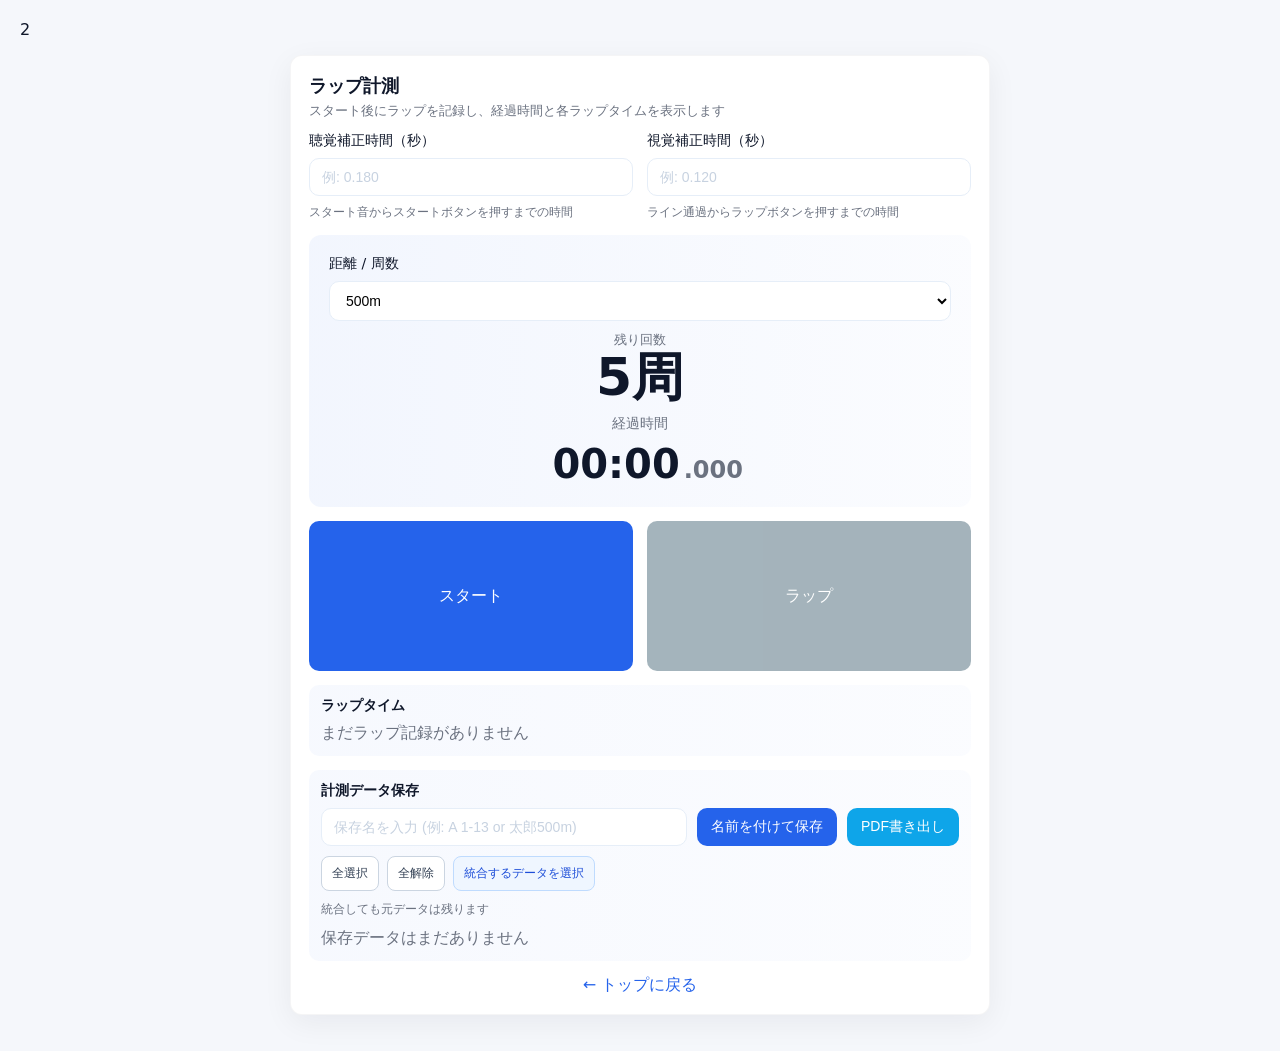
==== lap-meas.html @ 110552e1 "Add files via upload" ====
2<!DOCTYPE html>
<html lang="ja">
<head>
    <meta charset="UTF-8">
    <meta name="viewport" content="width=device-width, initial-scale=1.0">
    <link rel="stylesheet" href="style.css">
    <title>ラップ計測</title>
</head>
<body>
    <div class="container">
        <div class="header">
            <div class="title">ラップ計測</div>
            <div class="subtitle">スタート後にラップを記録し、経過時間と各ラップタイムを表示します</div>
        </div>

        <div class="grid adjustment-grid">
            <div class="field">
                <label for="auditoryOffsetInput">聴覚補正時間（秒）</label>
                <input id="auditoryOffsetInput" type="text" inputmode="decimal" placeholder="例: 0.180">
                <div class="input-note">スタート音からスタートボタンを押すまでの時間</div>
            </div>
            <div class="field">
                <label for="visualOffsetInput">視覚補正時間（秒）</label>
                <input id="visualOffsetInput" type="text" inputmode="decimal" placeholder="例: 0.120">
                <div class="input-note">ライン通過からラップボタンを押すまでの時間</div>
            </div>
        </div>

        <div class="timer-card">
            <div class="lap-setup-grid">
                <div class="field">
                    <label for="distanceSelect">距離 / 周数</label>
                    <select id="distanceSelect">
                        <optgroup label="距離">
                            <option value="distance-500">500m</option>
                            <option value="distance-1000">1000m</option>
                            <option value="distance-1500">1500m</option>
                            <option value="distance-3000">3000m</option>
                        </optgroup>
                        <optgroup label="周数">
                            <option value="laps-1">1周</option>
                            <option value="laps-2">2周</option>
                            <option value="laps-3">3周</option>
                            <option value="laps-4">4周</option>
                            <option value="laps-5">5周</option>
                            <option value="laps-6">6周</option>
                            <option value="laps-7">7周</option>
                            <option value="laps-8">8周</option>
                            <option value="laps-9">9周</option>
                            <option value="laps-10">10周</option>
                            <option value="laps-11">11周</option>
                            <option value="laps-12">12周</option>
                            <option value="laps-13">13周</option>
                            <option value="laps-14">14周</option>
                            <option value="laps-15">15周</option>
                            <option value="laps-16">16周</option>
                            <option value="laps-17">17周</option>
                            <option value="laps-18">18周</option>
                            <option value="laps-19">19周</option>
                            <option value="laps-20">20周</option>
                            <option value="laps-21">21周</option>
                            <option value="laps-22">22周</option>
                            <option value="laps-23">23周</option>
                            <option value="laps-24">24周</option>
                            <option value="laps-25">25周</option>
                            <option value="laps-26">26周</option>
                            <option value="laps-27">27周</option>
                            <option value="laps-28">28周</option>
                            <option value="laps-29">29周</option>
                            <option value="laps-30">30周</option>
                            <option value="laps-custom">30周以上（任意入力）</option>
                        </optgroup>
                    </select>
                    <input
                        id="customLapInput"
                        class="custom-lap-input"
                        type="text"
                        inputmode="numeric"
                        value="31"
                        placeholder="31以上の周数を入力"
                        aria-label="30周以上の任意周数"
                        hidden
                    >
                </div>
            </div>
            <div class="remaining-laps-wrap" aria-live="polite">
                <p class="remaining-laps-label">残り回数</p>
                <p id="remainingLaps" class="remaining-laps-value">5周</p>
            </div>
            <p class="timer-label">経過時間</p>
            <div class="timer-display">
                <div id="elapsedTimeMain" class="timer-main">00:00</div>
                <div id="elapsedTimeMillis" class="timer-millis">.000</div>
            </div>
        </div>

        <div class="buttons lap-meas-buttons">
            <button id="startButton" type="button">スタート</button>
            <button id="lapButton" type="button" disabled>ラップ</button>
        </div>

        <div class="result-panel">
            <p class="result-title">ラップタイム</p>
            <div id="currentLapPreview" class="lap-current-row">
                <span id="currentLapLabel">Lap 1</span>
                <span id="currentLapTime">0.00</span>
            </div>
            <div id="lapResults" class="lap-results">
                <p class="result-empty">まだラップ記録がありません</p>
            </div>
        </div>

        <div class="result-panel save-panel">
            <p class="result-title">計測データ保存</p>
            <div class="save-controls">
                <input id="saveNameInput" type="text" placeholder="保存名を入力 (例: A 1-13 or 太郎500m)">
                <button id="saveRecordButton" type="button">名前を付けて保存</button>
                <button id="exportPdfButton" type="button">PDF書き出し</button>
            </div>
            <div class="export-selection-controls">
                <button id="selectAllExportButton" type="button">全選択</button>
                <button id="clearExportSelectionButton" type="button">全解除</button>
                <button id="mergeSelectedButton" type="button">統合するデータを選択</button>
                <button id="confirmMergeButton" type="button" hidden>選択したデータを統合</button>
                <button id="cancelMergeButton" type="button" hidden>統合選択をやめる</button>
            </div>
            <p id="selectionNote" class="selection-note">統合しても元データは残ります</p>
            <div id="savedRecords" class="saved-records">
                <p class="result-empty">保存データはまだありません</p>
            </div>
        </div>

        <div class="back-link">
            <a href="index.html">← トップに戻る</a>
        </div>
    </div>

    <script src="lap-meas.js"></script>
</body>
</html>
---- style.css ----
:root{
    --bg:#f5f7fb;
    --card:#ffffff;
    --muted:#6b7280;
    --accent:#2563eb;
    --danger:#ef4444;
    --radius:12px;
    --gap:14px;
}
*{box-sizing:border-box}
body{
    margin:0;
    font-family: "Yu Gothic UI", "Segoe UI", system-ui, -apple-system, "Helvetica Neue", Arial;
    background:var(--bg);
    color:#0f172a;
    padding:20px;
}

.container{
    max-width:700px;
    margin:16px auto;
    background:var(--card);
    border-radius:var(--radius);
    box-shadow:0 8px 30px rgba(15,23,42,0.06);
    padding:18px;
    border:1px solid rgba(15,23,42,0.04);
}

.header{
    margin-bottom:12px;
}
.title{
    font-size:18px;
    font-weight:700;
}
.subtitle{
    font-size:13px;
    color:var(--muted);
    margin-top:4px;
}

.menu{
    display: flex;
    flex-direction: column;
    gap: var(--gap);
}

.menu-item{
    display: block;
    padding: 16px;
    border-radius: var(--radius);
    background: linear-gradient(90deg, rgba(37,99,235,0.04), rgba(37,99,235,0.02));
    text-decoration: none;
    color: #0f172a;
    transition: background 0.2s;
}
.menu-item:hover{
    background: linear-gradient(90deg, rgba(37,99,235,0.08), rgba(37,99,235,0.04));
}
.menu-item h3{
    margin: 0 0 4px 0;
    font-size: 16px;
}
.menu-item p{
    margin: 0;
    font-size: 14px;
    color: var(--muted);
}

.grid{
    display:grid;
    grid-template-columns:1fr 1fr;
    gap:var(--gap);
    align-items:start;
}

.field{
    display:flex;
    flex-direction:column;
    gap:8px;
}

.radios, .distance{
    display:flex;
    gap:10px;
    flex-wrap:wrap;
}

label{
    font-size:14px;
    cursor:pointer;
    user-select:none;
}

label.disabled { opacity:0.45; cursor:default; pointer-events:none; }

input[type="radio"]{
    accent-color:var(--accent);
    margin-right:6px;
}

select,input[type="text"]{
    width:100%;
    padding:10px 12px;
    border-radius:10px;
    border:1px solid #e6eef8;
    background:#fff;
    font-size:14px;
    outline:none;
    box-shadow:inset 0 1px 0 rgba(255,255,255,0.6);
}
input[type="text"]::placeholder{color:#c7d2e0}

.result{
    grid-column:1 / -1;
    display:flex;
    flex-direction:column;
    gap:8px;
    padding:14px;
    border-radius:10px;
    background:linear-gradient(90deg, rgba(37,99,235,0.04), rgba(37,99,235,0.02));
}

.back-link{
    margin-top: var(--gap);
    text-align: center;
}
.back-link a{
    color: var(--accent);
    text-decoration: none;
}

.mode-selection{
    margin-bottom: var(--gap);
}
.mode-selection label{
    margin-right: 20px;
}

.game-section{
    margin-bottom: var(--gap);
}

.sound-section{
    margin-bottom: var(--gap);
    text-align: center;
    padding: 50px;
    border: 2px dashed #ccc;
    border-radius: var(--radius);
    background: #fafafa;
}

#gameArea {
    position: relative;
    width: 100%;
    height: 300px;
    background-color: #fff;
    border: 2px solid #000;
    border-radius: var(--radius);
    overflow: hidden;
}
#judgementLine {
    position: absolute;
    left: 50px;
    top: 0;
    bottom: 0;
    width: 2px;
    background-color: var(--danger);
}
#note {
    position: absolute;
    width: 20px;
    height: 20px;
    background-color: #000;
    border-radius: 50%;
    top: 50%;
    transform: translateY(-50%);
    display: none;
}

.buttons{
    display: flex;
    justify-content: center;
    gap: var(--gap);
    margin-bottom: var(--gap);
}

.lap-meas-buttons #startButton,
.lap-meas-buttons #lapButton {
    width: calc(50% - (var(--gap) / 2));
    height: 150px;
    padding: 0 20px;
    font-size: 16px;
    cursor: pointer;
    border: none;
    border-radius: 10px;
    color: #fff;
    transition: background 0.2s;
}

.lap-meas-buttons #startButton {
    background: var(--accent);
}

.lap-meas-buttons #startButton:hover {
    background: #1d4ed8;
}

.lap-meas-buttons #lapButton {
    background: #68828f;
}

/* .lap-meas-buttons #lapButton:hover:not(:disabled) {
    background: #394146;
} */

.lap-meas-buttons #lapButton:disabled {
    cursor: not-allowed;
    opacity: 0.6;
}

#startButton, #tapButton {
    padding: 10px 20px;
    font-size: 16px;
    cursor: pointer;
    border: none;
    border-radius: 10px;
    background: var(--accent);
    color: white;
    transition: background 0.2s;
}
#startButton:hover, #tapButton:hover {
    background: #1d4ed8;
}
#tapButton {
    display: none;
}

#results {
    text-align: left;
}
.results-grid {
    display: grid;
    grid-template-columns: 1fr 1fr;
    gap: var(--gap);
    margin-bottom: 10px;
}

.result-panel {
    padding: 12px;
    border-radius: 10px;
    background: linear-gradient(90deg, rgba(37,99,235,0.04), rgba(37,99,235,0.02));
}

.result-title {
    margin: 0 0 8px;
    font-size: 14px;
    font-weight: 700;
}

#visualTrialResults,
#auditoryTrialResults {
    min-height: 40px;
    font-size: 14px;
    line-height: 1.7;
}

.result-empty {
    margin: 0;
    color: var(--muted);
}
#stats {
    display: none;
    padding: 14px;
    border-radius: 10px;
    background: linear-gradient(90deg, rgba(37,99,235,0.04), rgba(37,99,235,0.02));
}
#stats p {
    margin: 4px 0;
}

@media (max-width: 600px) {
    .results-grid {
        grid-template-columns: 1fr;
    }
}

.reset-area {
    margin-top: var(--gap);
    text-align: center;
}

#resetDataButton {
    padding: 9px 16px;
    font-size: 14px;
    cursor: pointer;
    border: none;
    border-radius: 10px;
    background: #ef4444;
    color: #fff;
    transition: background 0.2s;
}

#resetDataButton:hover {
    background: #dc2626;
}

.timer-card {
    margin-bottom: var(--gap);
    padding: 20px;
    border-radius: 12px;
    text-align: center;
    background: linear-gradient(90deg, rgba(37,99,235,0.06), rgba(37,99,235,0.02));
}

.lap-setup-grid {
    display: grid;
    grid-template-columns: 1fr;
    gap: 10px;
    margin-bottom: 10px;
    text-align: left;
}

.custom-lap-input {
    margin-top: 8px;
}

.remaining-laps-wrap {
    margin: 2px 0 12px;
    text-align: center;
}

.remaining-laps-label {
    margin: 0;
    font-size: 13px;
    color: var(--muted);
}

.remaining-laps-value {
    margin: 2px 0 0;
    font-size: 52px;
    line-height: 1;
    font-weight: 800;
    color: #0f172a;
    font-variant-numeric: tabular-nums;
}

.adjustment-grid {
    margin-bottom: var(--gap);
}

.input-note {
    font-size: 12px;
    color: var(--muted);
}

.timer-label {
    margin: 0 0 8px;
    color: var(--muted);
    font-size: 14px;
}

.timer-display {
    display: flex;
    justify-content: center;
    align-items: baseline;
    gap: 4px;
    font-weight: 700;
    font-variant-numeric: tabular-nums;
}

.timer-main {
    min-width: 5.4ch;
    font-size: 40px;
    text-align: right;
}

.timer-millis {
    min-width: 4ch;
    font-size: 24px;
    text-align: left;
    color: var(--muted);
}

.lap-results {
    display: flex;
    flex-direction: column;
    gap: 8px;
}

.lap-current-row {
    display: grid;
    grid-template-columns: 80px 1fr;
    gap: 10px;
    align-items: center;
    margin-bottom: 8px;
    padding: 8px 12px;
    border-radius: 10px;
    background: #fff;
    border: 1px solid #e6eef8;
    font-weight: 700;
}

.lap-current-row[hidden] {
    display: none;
}

.lap-current-row-running {
    border-color: #22c55e;
    background: #ecfdf3;
}

.lap-row {
    display: grid;
    grid-template-columns: 80px 72px minmax(0, 1fr);
    gap: 10px;
    padding: 10px 12px;
    border-radius: 10px;
    background: #fff;
    border: 1px solid #e6eef8;
    font-size: 14px;
    align-items: center;
}

.lap-name-input {
    width: 100%;
    display: block;
    -webkit-appearance: none;
    appearance: none;
    min-width: 0;
    min-height: 28px;
    padding: 4px 6px;
    border: 1px solid #cbd5e1;
    border-radius: 6px;
    font-size: 12px;
}

.lap-row-fastest {
    border-color: #22c55e;
    background: #ecfdf3;
    color: #166534;
    font-weight: 700;
}

.save-panel {
    margin-top: var(--gap);
}

.save-controls {
    display: grid;
    grid-template-columns: 1fr auto auto;
    gap: 10px;
    margin-bottom: 10px;
}

.export-selection-controls {
    display: flex;
    gap: 8px;
    margin-bottom: 10px;
}

#selectAllExportButton,
#clearExportSelectionButton,
#mergeSelectedButton,
#confirmMergeButton,
#cancelMergeButton {
    padding: 8px 10px;
    font-size: 12px;
    cursor: pointer;
    border-radius: 8px;
    border: 1px solid #cbd5e1;
    background: #fff;
    color: #334155;
}

#mergeSelectedButton {
    background: #eff6ff;
    color: #1d4ed8;
    border-color: #bfdbfe;
}

#confirmMergeButton {
    background: #dbeafe;
    color: #1d4ed8;
    border-color: #93c5fd;
}

#cancelMergeButton {
    background: #fff7ed;
    color: #c2410c;
    border-color: #fdba74;
}

.selection-note {
    margin: 0 0 10px;
    font-size: 12px;
    color: var(--muted);
}

#saveRecordButton {
    padding: 10px 14px;
    font-size: 14px;
    cursor: pointer;
    border: none;
    border-radius: 10px;
    background: var(--accent);
    color: #fff;
}

#exportPdfButton {
    padding: 10px 14px;
    font-size: 14px;
    cursor: pointer;
    border: none;
    border-radius: 10px;
    background: #0ea5e9;
    color: #fff;
}

.saved-records {
    display: grid;
    grid-template-columns: 1fr 1fr;
    gap: 8px;
}

.saved-record-item {
    padding: 10px 12px;
    padding-bottom: 46px;
    border-radius: 10px;
    background: #fff;
    border: 1px solid #e6eef8;
    min-width: 0;
    position: relative;
}

.saved-record-item-wide {
    grid-column: 1 / -1;
}

.saved-record-heading {
    display: flex;
    align-items: flex-start;
    justify-content: space-between;
    gap: 8px;
    margin-bottom: 4px;
}

.saved-record-title {
    min-width: 0;
    flex: 1;
    text-align: left;
    overflow-wrap: anywhere;
}

.saved-record-title strong {
    display: block;
    overflow-wrap: anywhere;
}

.saved-record-actions {
    display: inline-flex;
    align-items: center;
    gap: 6px;
    flex-shrink: 0;
}

.merge-record-button {
    padding: 4px 10px;
    font-size: 12px;
    cursor: pointer;
    border: none;
    border-radius: 6px;
    background: #e2e8f0;
    color: #334155;
    white-space: nowrap;
}

.merge-record-button-active {
    background: #dbeafe;
    color: #1d4ed8;
}

.saved-record-footer {
    display: flex;
    align-items: center;
    justify-content: space-between;
    gap: 8px;
    position: absolute;
    left: 12px;
    right: 12px;
    bottom: 10px;
}

.edit-record-button {
    padding: 4px 10px;
    font-size: 12px;
    cursor: pointer;
    border: none;
    border-radius: 6px;
    background: #dbeafe;
    color: #1d4ed8;
    white-space: nowrap;
}

.edit-record-button:hover {
    background: #bfdbfe;
}

.delete-record-button {
    padding: 4px 10px;
    font-size: 12px;
    cursor: pointer;
    border: none;
    border-radius: 6px;
    background: #fee2e2;
    color: #dc2626;
    white-space: nowrap;
    flex-shrink: 0;
}

.delete-record-button:hover {
    background: #fecaca;
}

.export-check-label {
    display: inline-flex;
    align-items: center;
    gap: 6px;
    font-size: 12px;
    color: #475569;
    white-space: nowrap;
}

.saved-record-item p {
    margin: 0;
    line-height: 1.5;
    font-size: 13px;
}

.saved-lap-list {
    margin-top: 2px;
}

.saved-merged-sections {
    display: grid;
    grid-template-columns: 1fr;
    gap: 10px;
}

.saved-merged-group {
    min-width: 0;
}

.saved-merged-sections-two-columns {
    position: relative;
    grid-template-columns: 1fr 1fr;
    column-gap: 14px;
    row-gap: 10px;
}

.saved-merged-sections-two-columns::before {
    content: '';
    position: absolute;
    top: 0;
    bottom: 0;
    left: 50%;
    width: 1px;
    background: #9ca3af;
    pointer-events: none;
}

.saved-merged-section {
    margin-top: 8px;
    padding-top: 0;
    border-top: none;
}

.saved-merged-section:first-of-type {
    margin-top: 0;
}

.saved-merged-section-title {
    display: flex;
    align-items: center;
    gap: 6px;
    font-weight: 700;
    color: #0f172a;
}

.saved-merged-name-input {
    flex: 1;
    min-width: 0;
    padding: 2px 6px;
    border: 1px solid #cbd5e1;
    border-radius: 6px;
    font-size: 12px;
    font-weight: 700;
    color: #0f172a;
}

.saved-merged-continuation {
    font-size: 12px;
    color: var(--muted);
    white-space: nowrap;
}

.saved-merged-section-meta {
    margin-bottom: 6px !important;
    color: var(--muted);
}

.saved-merged-sections-two-columns .saved-merged-section {
    margin-top: 0;
}

.saved-merged-sections-two-columns .saved-merged-group:nth-child(odd) {
    padding-right: 10px;
}

.saved-merged-sections-two-columns .saved-merged-group:nth-child(even) {
    padding-left: 10px;
}

.saved-lap-columns {
    display: grid;
    grid-template-columns: 1fr;
    gap: 8px;
    position: relative;
}

.saved-lap-columns.saved-lap-columns-multi::before {
    content: '';
    position: absolute;
    top: 0;
    bottom: 0;
    left: 50%;
    width: 1px;
    background: #9ca3af;
    pointer-events: none;
}

.saved-lap-column {
    min-width: 0;
}

.saved-lap-columns.saved-lap-columns-multi .saved-lap-column:first-child {
    padding-right: 10px;
}

.saved-lap-columns.saved-lap-columns-multi .saved-lap-column:last-child {
    padding-left: 10px;
}

.saved-lap-row {
    margin-left: 12px;
    display: grid;
    grid-template-columns: 56px minmax(0, 1fr) 72px;
    align-items: center;
    font-weight: 700;
    column-gap: 8px;
}

.saved-lap-label {
    font-variant-numeric: tabular-nums;
}

.saved-lap-comment {
    width: 100%;
    min-width: 0;
    padding: 4px 6px;
    border: 1px solid #cbd5e1;
    border-radius: 6px;
    font-size: 12px;
    font-weight: 400;
}

.saved-lap-time {
    padding-left: 8px;
    border-left: 1px solid #9ca3af;
    text-align: right;
}

.saved-lap-empty {
    margin-left: 12px;
}

.saved-lap-empty {
    color: var(--muted);
}

.saved-meta {
    display: block;
    color: var(--muted);
    font-size: 12px;
    margin-left: 0;
}

@media (max-width: 600px) {
    .lap-setup-grid {
        grid-template-columns: 1fr;
    }

    .remaining-laps-value {
        font-size: 42px;
    }

    .timer-main {
        font-size: 32px;
    }

    .timer-millis {
        font-size: 20px;
    }

    .lap-row {
        grid-template-columns: 72px 64px minmax(0, 1fr);
        gap: 8px;
    }

    .lap-current-row {
        grid-template-columns: 72px 1fr;
    }

    .save-controls {
        grid-template-columns: 1fr;
    }

    .saved-records {
        grid-template-columns: 1fr;
    }

    .saved-merged-sections-two-columns {
        grid-template-columns: 1fr;
    }

    .saved-merged-sections-two-columns::before {
        content: none;
    }

    .saved-record-heading {
        margin-bottom: 4px;
    }

    .saved-record-title {
        text-align: left;
    }

}

/* lap-calculation */

.grid{
    display:grid;
    grid-template-columns:1fr 1fr;
    gap:var(--gap);
    align-items:start;
}

.field{
    display:flex;
    flex-direction:column;
    gap:8px;
}

.radios, .distance{
    display:flex;
    gap:10px;
    flex-wrap:wrap;
}

label{
    font-size:14px;
    cursor:pointer;
    user-select:none;
}

label.disabled { opacity:0.45; cursor:default; pointer-events:none; }

input[type="radio"]{
    accent-color:var(--accent);
    margin-right:6px;
}

select,input[type="text"]{
    width:100%;
    padding:10px 12px;
    border-radius:10px;
    border:1px solid #e6eef8;
    background:#fff;
    font-size:14px;
    outline:none;
    box-shadow:inset 0 1px 0 rgba(255,255,255,0.6);
}
input[type="text"]::placeholder{color:#c7d2e0}

.result{
    grid-column:1 / -1;
    display:flex;
    flex-direction:column;
    gap:8px;
    padding:14px;
    border-radius:10px;
    background:linear-gradient(90deg, rgba(37,99,235,0.04), rgba(37,99,235,0.02));
    border:1px solid rgba(37,99,235,0.06);
}

#lapResult{
    width:100%;
    font-weight:700;
    font-size:18px;
    text-align:center;
    border:none;
    background:transparent;
    padding:8px 0;
}

.hint{
    color:var(--muted);
    font-size:13px;
}

@media (max-width:560px){
    .grid{grid-template-columns:1fr}
}
/* タイム表用スタイル */
.time-table { width:100%; border-collapse:collapse; margin-bottom:18px; }
.time-table th, .time-table td { border:1px solid #ddd; padding:6px 8px; text-align:center; }
.time-table caption { font-weight:700; margin-bottom:4px; }

@media (max-width:600px){
    .time-table th, .time-table td { font-size:12px; padding:4px 6px; }
    .time-table caption { font-size:14px; }
}
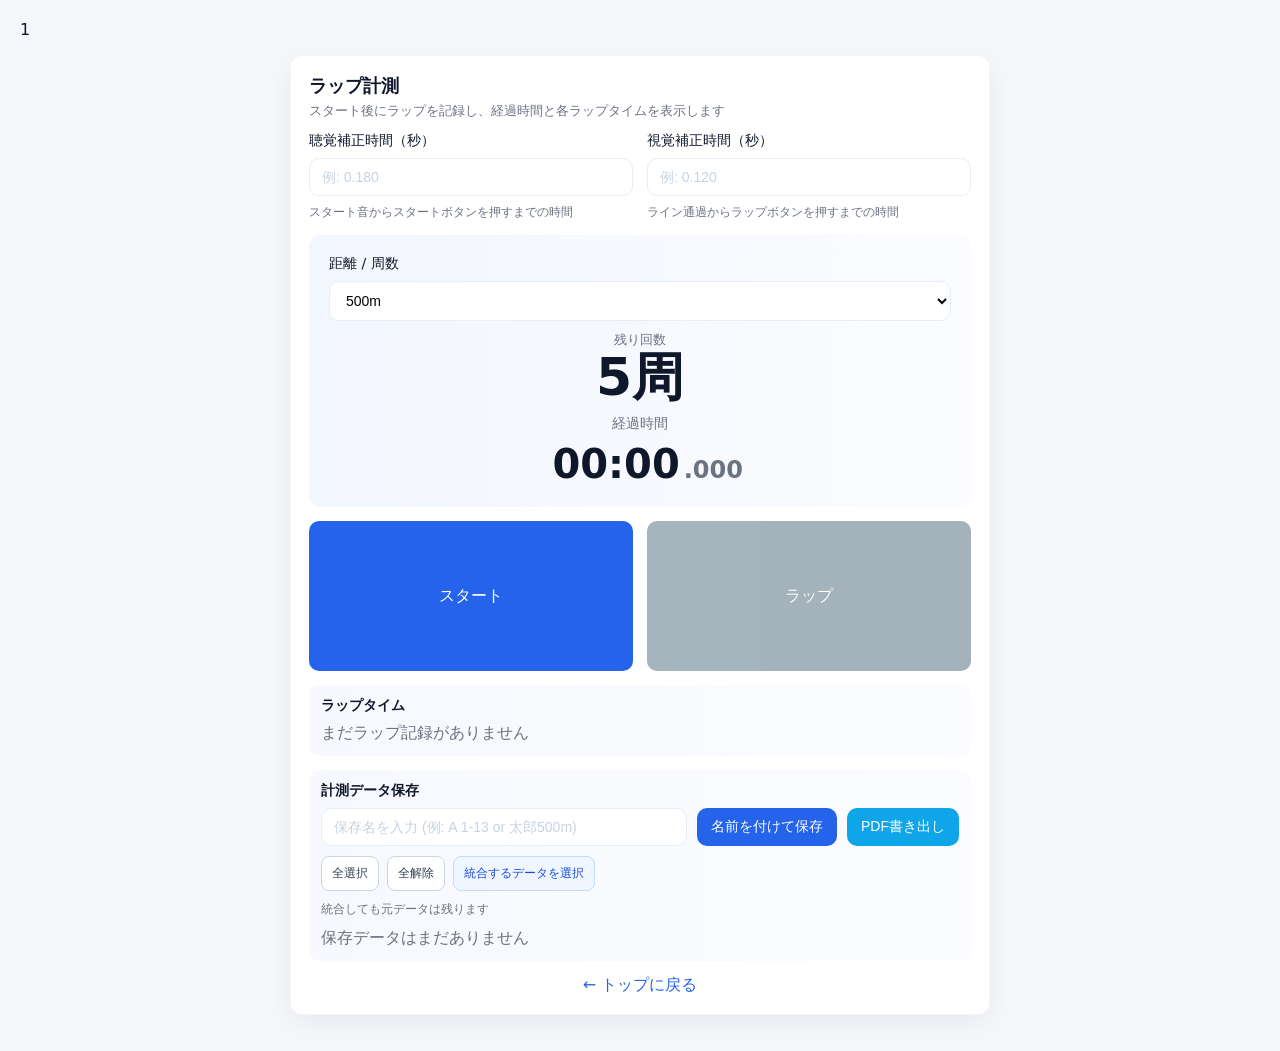
==== commit b8ccfe38: "Add files via upload" ====
--- a/lap-meas.html
+++ b/lap-meas.html
@@ -1,4 +1,4 @@
-2<!DOCTYPE html>
+1<!DOCTYPE html>
 <html lang="ja">
 <head>
     <meta charset="UTF-8">
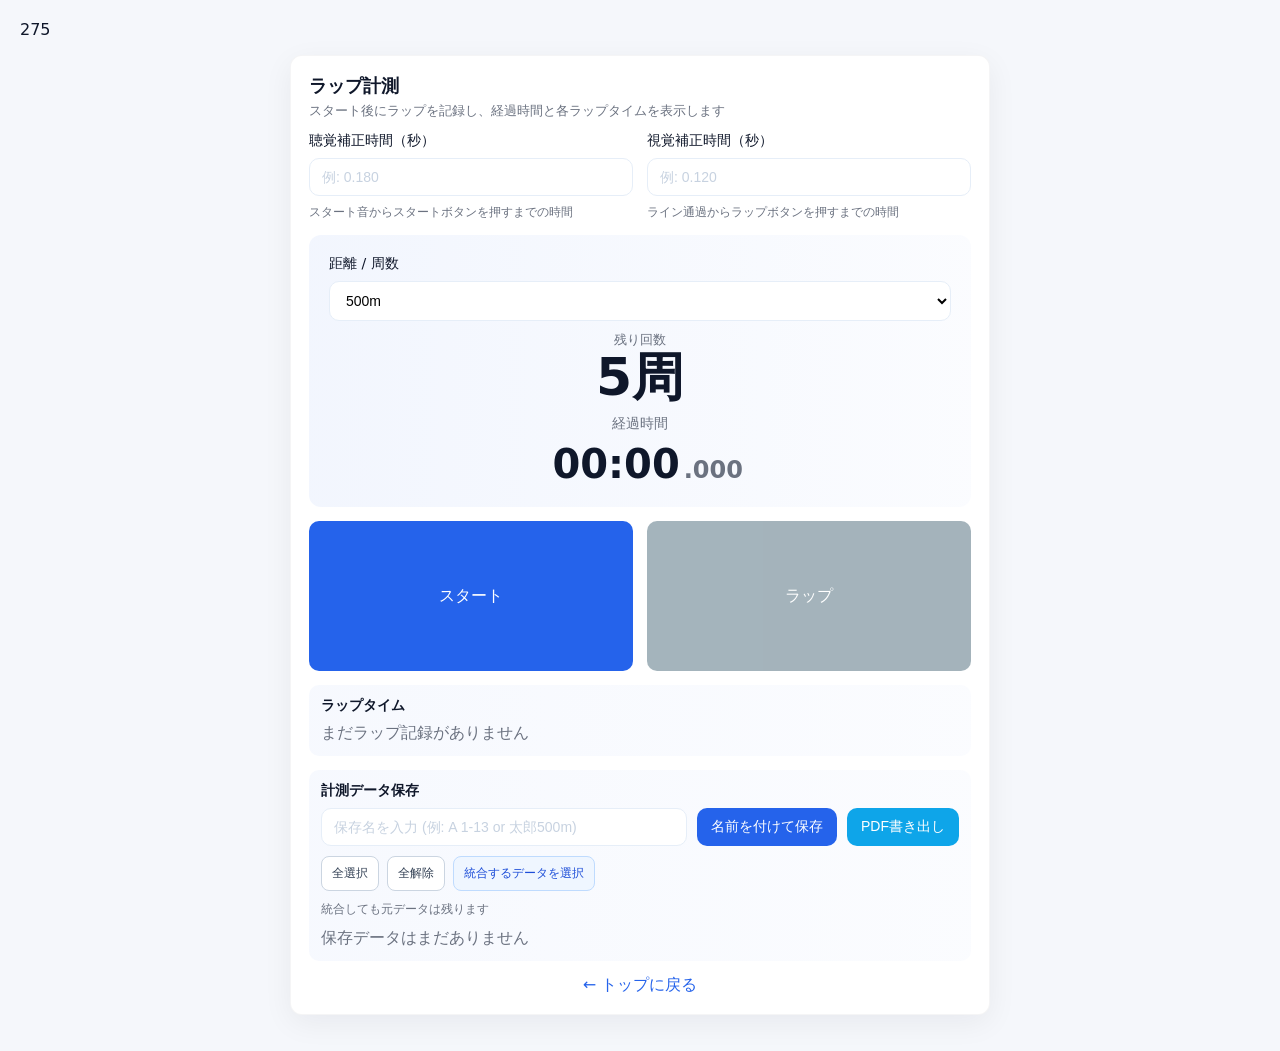
==== commit 7a814361: "Replace HTML with updated structure and content" ====
--- a/lap-meas.html
+++ b/lap-meas.html
@@ -1,4 +1,4 @@
-1<!DOCTYPE html>
+275<!DOCTYPE html>
 <html lang="ja">
 <head>
     <meta charset="UTF-8">
@@ -137,4 +137,4 @@
 
     <script src="lap-meas.js"></script>
 </body>
-</html>+</html>
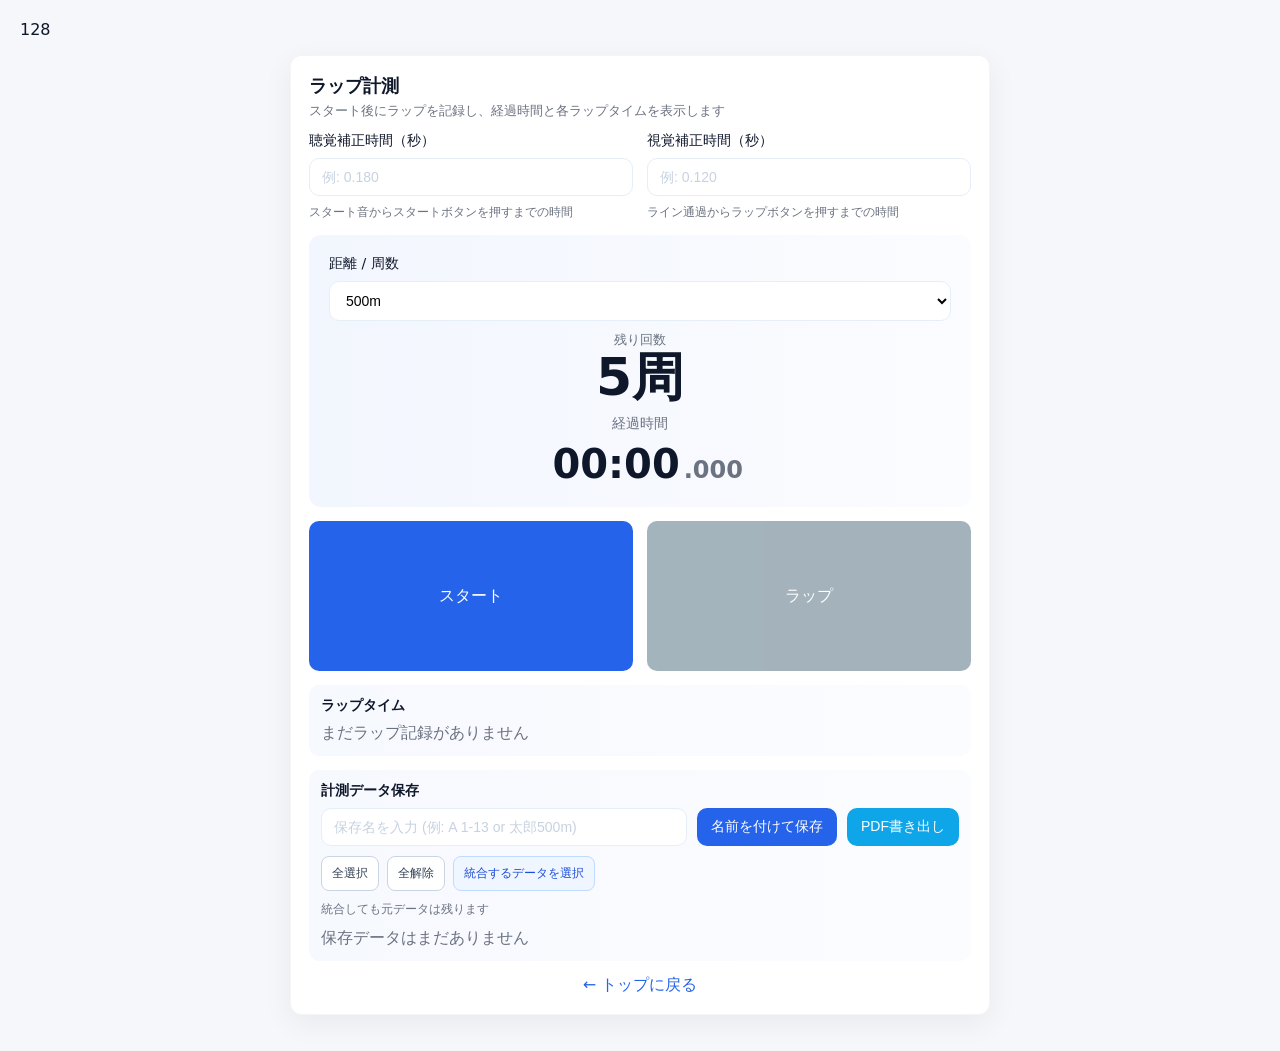
==== commit 3afa7c19: "Fix HTML formatting and structure in lap-meas.html" ====
--- a/lap-meas.html
+++ b/lap-meas.html
@@ -1,4 +1,4 @@
-275<!DOCTYPE html>
+128<!DOCTYPE html>
 <html lang="ja">
 <head>
     <meta charset="UTF-8">
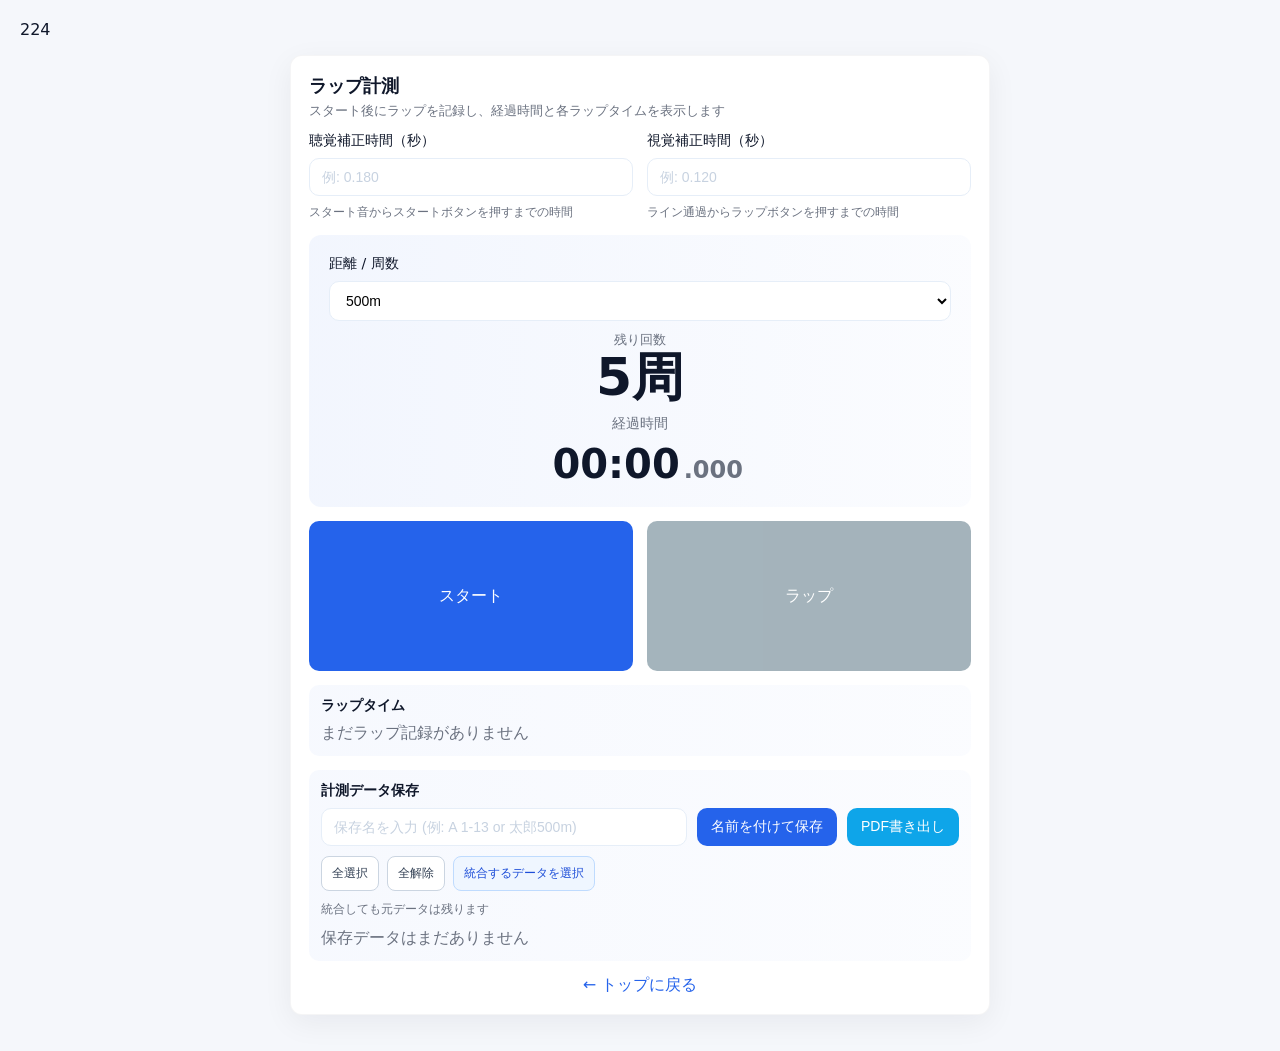
==== commit e883a2bb: "Update lap-meas.html" ====
--- a/lap-meas.html
+++ b/lap-meas.html
@@ -1,4 +1,4 @@
-128<!DOCTYPE html>
+224<!DOCTYPE html>
 <html lang="ja">
 <head>
     <meta charset="UTF-8">
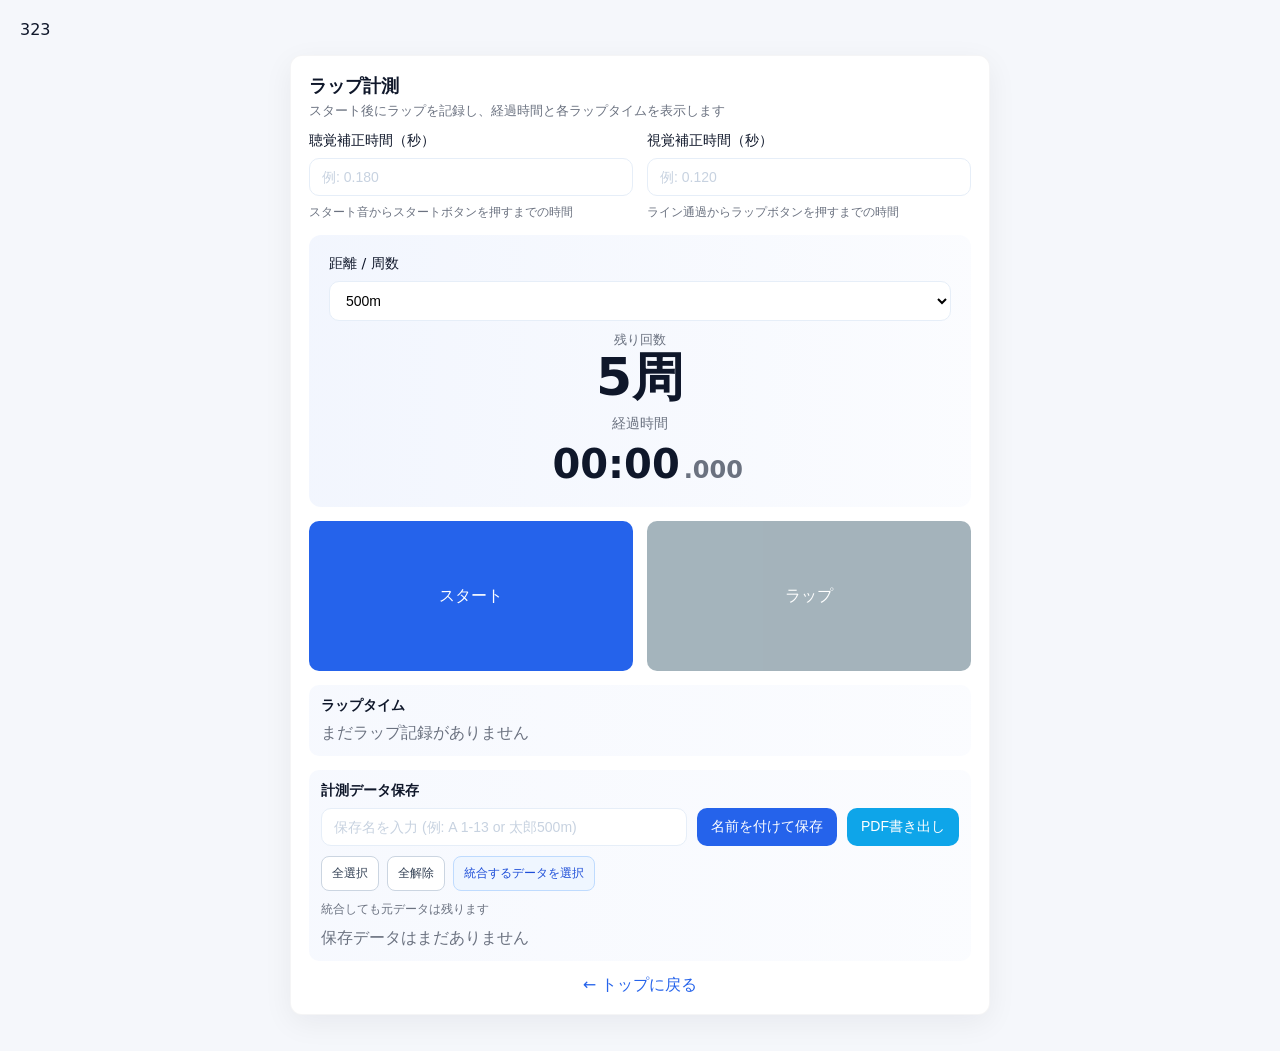
==== commit b6e8301f: "Add files via upload" ====
--- a/lap-meas.html
+++ b/lap-meas.html
@@ -1,4 +1,4 @@
-224<!DOCTYPE html>
+323<!DOCTYPE html>
 <html lang="ja">
 <head>
     <meta charset="UTF-8">
@@ -137,4 +137,4 @@
 
     <script src="lap-meas.js"></script>
 </body>
-</html>
+</html>
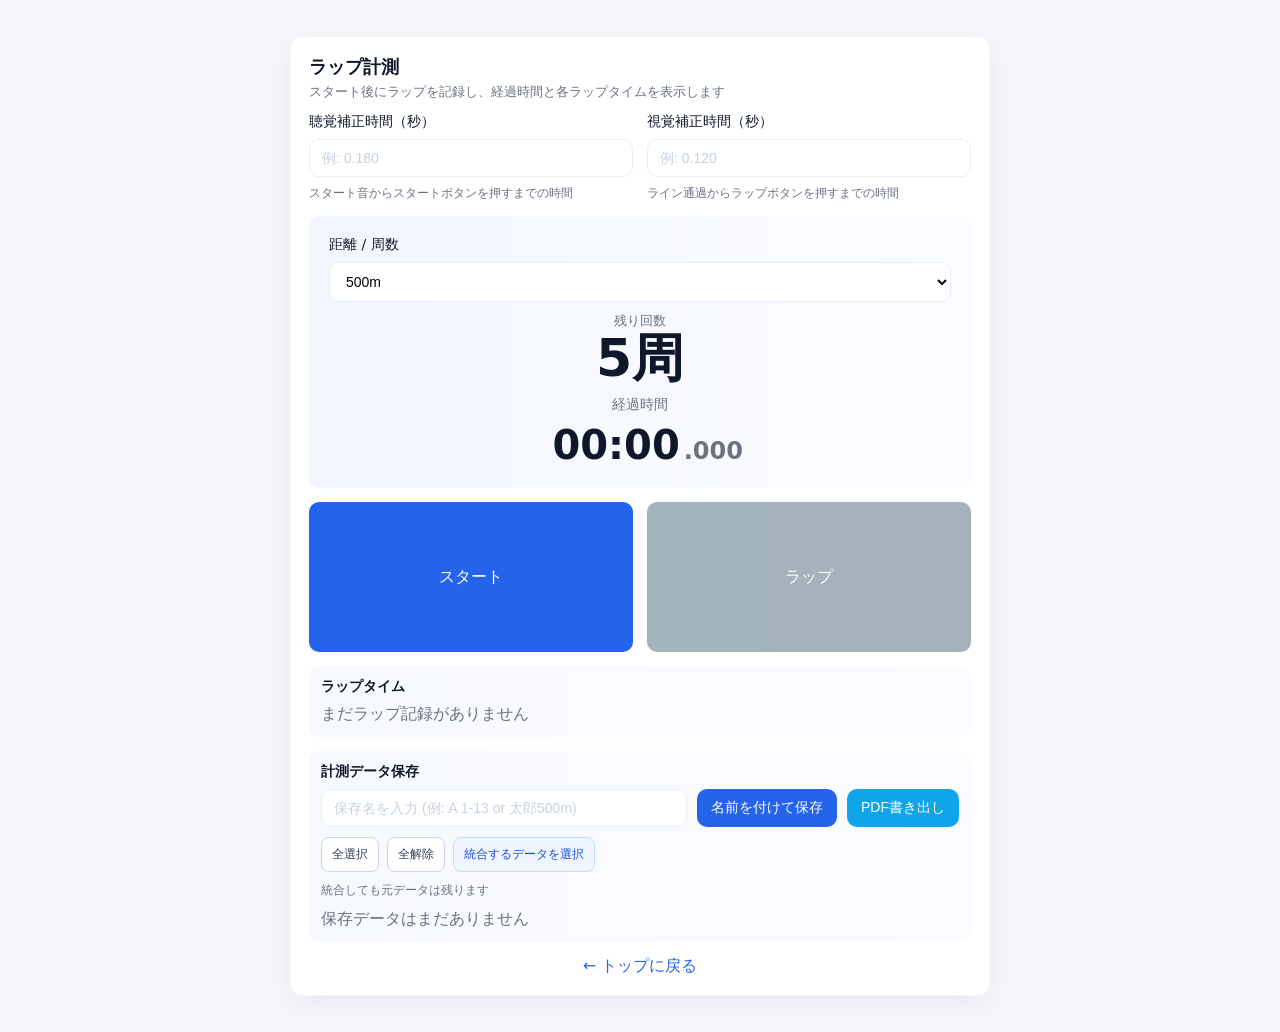
==== commit 51f15e7e: "Update lap-meas.html" ====
--- a/lap-meas.html
+++ b/lap-meas.html
@@ -1,4 +1,4 @@
-323<!DOCTYPE html>
+<!DOCTYPE html>
 <html lang="ja">
 <head>
     <meta charset="UTF-8">
@@ -137,4 +137,4 @@
 
     <script src="lap-meas.js"></script>
 </body>
-</html>+</html>
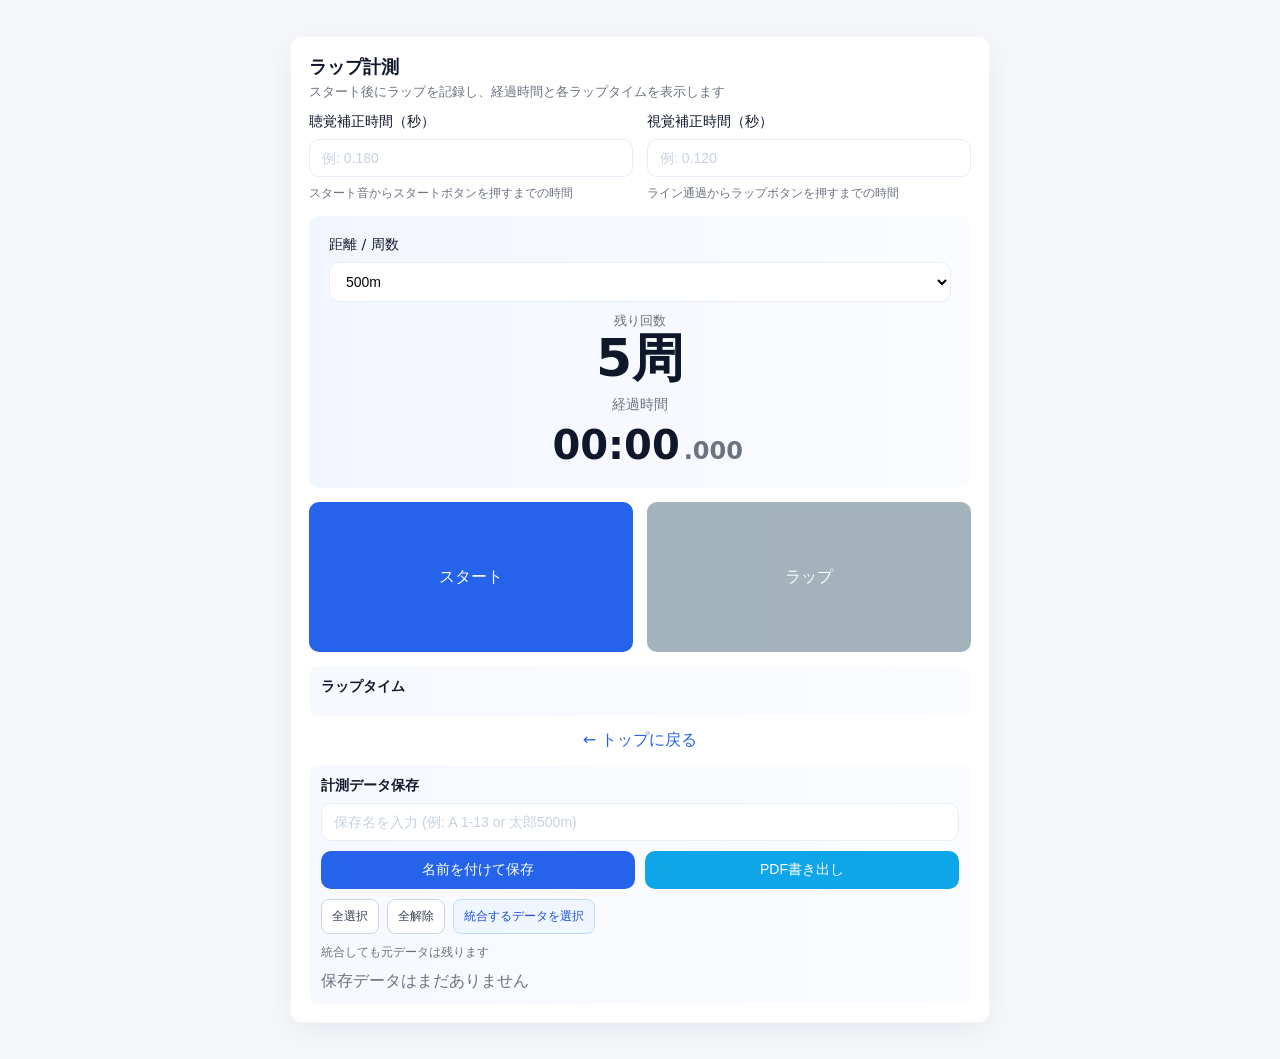
==== commit 3eb8b654: "Add files via upload" ====
--- a/lap-meas.html
+++ b/lap-meas.html
@@ -106,16 +106,23 @@
                 <span id="currentLapTime">0.00</span>
             </div>
             <div id="lapResults" class="lap-results">
-                <p class="result-empty">まだラップ記録がありません</p>
+                <p class="result-empty"><!-- まだラップ記録がありません --></p>
             </div>
+        </div>
+        
+        <div class="back-link">
+            <a href="index.html">← トップに戻る</a>
         </div>
 
         <div class="result-panel save-panel">
             <p class="result-title">計測データ保存</p>
             <div class="save-controls">
                 <input id="saveNameInput" type="text" placeholder="保存名を入力 (例: A 1-13 or 太郎500m)">
-                <button id="saveRecordButton" type="button">名前を付けて保存</button>
-                <button id="exportPdfButton" type="button">PDF書き出し</button>
+                <div class="save-buttons">
+                    <button id="saveRecordButton" type="button">名前を付けて保存</button>
+                    <button id="exportPdfButton" type="button">PDF書き出し</button>
+                </div>
+                
             </div>
             <div class="export-selection-controls">
                 <button id="selectAllExportButton" type="button">全選択</button>
@@ -129,12 +136,8 @@
                 <p class="result-empty">保存データはまだありません</p>
             </div>
         </div>
-
-        <div class="back-link">
-            <a href="index.html">← トップに戻る</a>
-        </div>
     </div>
 
     <script src="lap-meas.js"></script>
 </body>
-</html>
+</html>
--- a/style.css
+++ b/style.css
@@ -448,9 +448,15 @@
 
 .save-controls {
     display: grid;
-    grid-template-columns: 1fr auto auto;
+    grid-template-columns: 1fr;
     gap: 10px;
     margin-bottom: 10px;
+}
+
+.save-buttons {
+    width: 100%;
+    display: flex;
+    gap: 10px;
 }
 
 .export-selection-controls {
@@ -498,6 +504,7 @@
 }
 
 #saveRecordButton {
+    width: 100%;
     padding: 10px 14px;
     font-size: 14px;
     cursor: pointer;
@@ -508,6 +515,7 @@
 }
 
 #exportPdfButton {
+    width: 100%;
     padding: 10px 14px;
     font-size: 14px;
     cursor: pointer;
@@ -821,9 +829,15 @@
         grid-template-columns: 72px 1fr;
     }
 
-    .save-controls {
+    /* .save-controls {
         grid-template-columns: 1fr;
     }
+
+    .save-buttons {
+        width: 100%;
+        display: flex;
+        gap: 10px;
+    } */
 
     .saved-records {
         grid-template-columns: 1fr;
@@ -928,6 +942,7 @@
 .time-table caption { font-weight:700; margin-bottom:4px; }
 
 @media (max-width:600px){
+    .adjustment-grid { grid-template-columns: 1fr 1fr; }
     .time-table th, .time-table td { font-size:12px; padding:4px 6px; }
     .time-table caption { font-size:14px; }
 }
